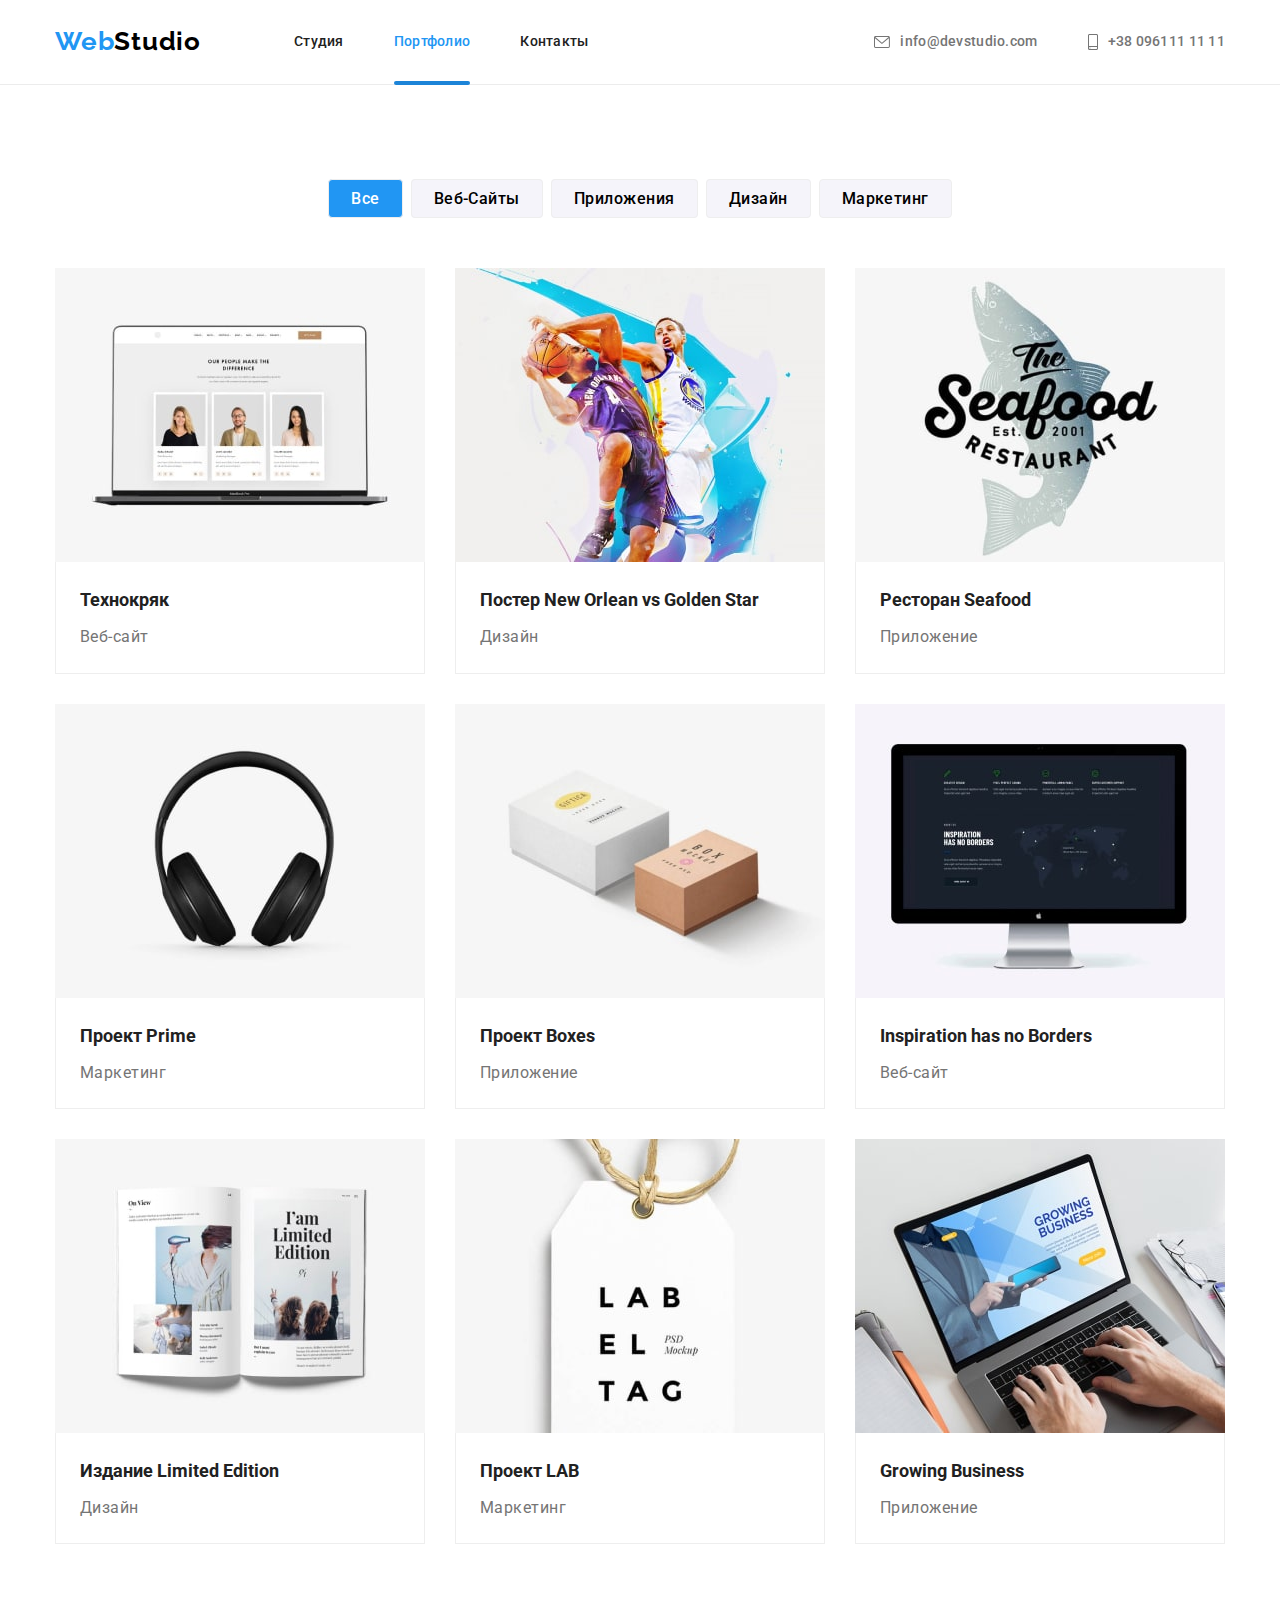
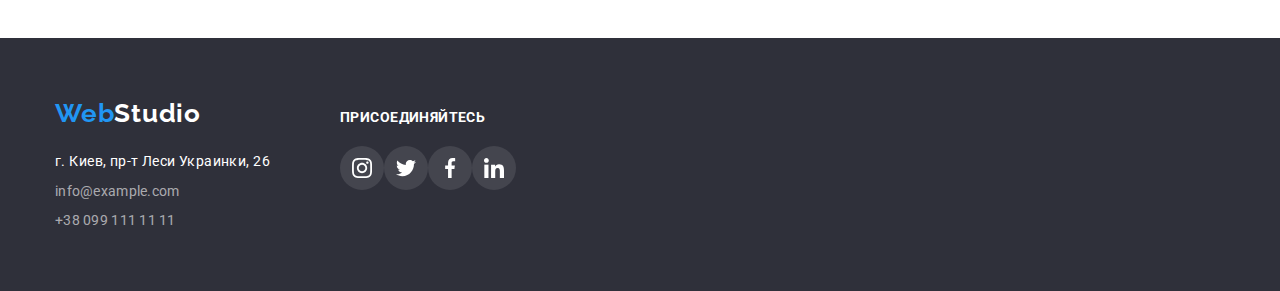
==== portfolio.html @ df4a50d2 "Начал" ====
<!DOCTYPE html>
<html lang="en">
  <head>
    <meta charset="UTF-8" />
    <meta http-equiv="X-UA-Compatible" content="IE=edge" />
    <meta name="viewport" content="width=device-width, initial-scale=1.0" />
    <title>Портфолио</title>

    <!-- Стиль Шрифта -->
    <link
      rel="stylesheet"
      href="https://cdnjs.cloudflare.com/ajax/libs/modern-normalize/1.1.0/modern-normalize.min.css"
    />
    <link rel="preconnect" href="https://fonts.googleapis.com" />
    <link rel="preconnect" href="https://fonts.gstatic.com" crossorigin />
    <link
      href="https://fonts.googleapis.com/css2?family=Raleway:wght@700&family=Roboto:wght@400;500;700;900&display=swap"
      rel="stylesheet"
    />
    <link rel="stylesheet" href="./css/styles.css" />
    <!-- Стиль шрифта -->
  </head>
  <body>
    <header class="header">
      <div class="header-box container">
        <a class="website" href="./index.html"
          >Web<span class="web1">Studio</span></a
        >
        <nav class="site-nav">
          <ul class="header-list">
            <li class="header-item">
              <a class="link" href="./index.html">Студия</a>
            </li>
            <li class="header-item">
              <a class="link current" href="./portfolio.html">Портфолио</a>
            </li>
            <li class="header-item">
              <a class="link" href="Контакты">Контакты</a>
            </li>
          </ul>
        </nav>
        <ul class="header-wrapper">
          <li class="header-row">
            <a class="contact-info" href="mailto:info@devstudio.com">
              <svg class="contact-icon" width="16px" height="12px">
                <use href="./images/icons.svg#icon-envelope"></use></svg
              >info@devstudio.com</a
            >
          </li>
          <li class="corection">
            <a class="contact-info" href="tel:+380961111111">
              <svg class="contact-icon" width="10px" height="16px">
                <use href="./images/icons.svg#icon-smartphone"></use>
              </svg>
              +38 096111 11 11</a
            >
          </li>
        </ul>
      </div>
    </header>
    <main class="main-foto">
      <section class="main-container">
        <div class="container">
          <ul class="portfolio-button">
            <li class="prtf-marg">
              <button type="button" class="services-txt current">Все</button>
            </li>

            <li class="prtf-marg">
              <button type="button" class="services-txt">Веб-Сайты</button>
            </li>
            <li class="prtf-marg">
              <button type="button" class="services-txt">Приложения</button>
            </li>
            <li class="prtf-marg">
              <button type="button" class="services-txt">Дизайн</button>
            </li>
            <li>
              <button type="button" class="services-txt">Маркетинг</button>
            </li>
          </ul>

          <ul class="txt-info">
            <li class="porfolion-item">
              <a class="portfolion-cart" href="">
                <div class="owerlay-thumb">
                  <img
                    class="portfolio-foto"
                    src="./imagesporfolio/img.jpg"
                    width="370"
                    height="294"
                    alt="технокряк"
                  />
                  <p class="owerlay-txt">
                    Ресурс предлагает комплексные предложения с разным уровнем
                    функционала и сервисов. Все это позволит посетителю получить
                    исчерпывающие сведения о компании или частном лице.
                  </p>
                </div>

                <div class="item-description">
                  <h2 class="info info-txt">Технокряк</h2>
                  <p class="txt-sentence info-txt">Веб-сайт</p>
                </div></a
              >
            </li>

            <li class="porfolion-item">
              <a class="portfolion-cart" href=""
                ><div class="owerlay-thumb">
                  <img
                    class="portfolio-foto"
                    src="./imagesporfolio/basket.jpg"
                    width="370"
                    height="294"
                    alt="Постер"
                  />
                  <p class="owerlay-txt">
                    Ресурс предлагает комплексные предложения с разным уровнем
                    функционала и сервисов. Все это позволит посетителю получить
                    исчерпывающие сведения о компании или частном лице.
                  </p>
                </div>
                <div class="item-description">
                  <h2 class="info info-txt">
                    Постер New Orlean vs Golden Star
                  </h2>
                  <p class="txt-sentence info-txt">Дизайн</p>
                </div></a
              >
            </li>

            <li class="porfolion-item">
              <a class="portfolion-cart" href=""
                ><div class="owerlay-thumb">
                  <img
                    class="portfolio-foto"
                    src="./imagesporfolio/seafood.jpg"
                    width="370"
                    height="294"
                    alt="Ресторан Seafood"
                  />
                  <p class="owerlay-txt">
                    Ресурс предлагает комплексные предложения с разным уровнем
                    функционала и сервисов. Все это позволит посетителю получить
                    исчерпывающие сведения о компании или частном лице.
                  </p>
                </div>
                <div class="item-description">
                  <h2 class="info info-txt">Ресторан Seafood</h2>
                  <p class="txt-sentence info-txt">Приложение</p>
                </div></a
              >
            </li>

            <li class="porfolion-item">
              <a class="portfolion-cart" href="">
                <div class="owerlay-thumb">
                  <img
                    class="portfolio-foto"
                    src="./imagesporfolio/headphones.jpg"
                    alt="Проект Prime"
                    width="370"
                    height="294"
                  />
                  <p class="owerlay-txt">
                    Ресурс предлагает комплексные предложения с разным уровнем
                    функционала и сервисов. Все это позволит посетителю получить
                    исчерпывающие сведения о компании или частном лице.
                  </p>
                </div>
                <div class="item-description">
                  <h2 class="info info-txt">Проект Prime</h2>
                  <p class="txt-sentence info-txt">Маркетинг</p>
                </div></a
              >
            </li>

            <li class="porfolion-item">
              <a class="portfolion-cart" href="">
                <div class="owerlay-thumb">
                  <img
                    class="portfolio-foto"
                    src="./imagesporfolio/img4.jpg"
                    width="370"
                    height="294"
                    alt="Проект Boxes"
                  />
                  <p class="owerlay-txt">
                    Ресурс предлагает комплексные предложения с разным уровнем
                    функционала и сервисов. Все это позволит посетителю получить
                    исчерпывающие сведения о компании или частном лице.
                  </p>
                </div>
                <div class="item-description">
                  <h2 class="info info-txt">Проект Boxes</h2>
                  <p class="txt-sentence info-txt">Приложение</p>
                </div></a
              >
            </li>

            <li class="porfolion-item">
              <a class="portfolion-cart" href="">
                <div class="owerlay-thumb">
                  <img
                    class="portfolio-foto"
                    src="./imagesporfolio/pk.jpg"
                    width="370"
                    height="294"
                    alt="Inspiration has no Borders"
                  />
                  <p class="owerlay-txt">
                    Ресурс предлагает комплексные предложения с разным уровнем
                    функционала и сервисов. Все это позволит посетителю получить
                    исчерпывающие сведения о компании или частном лице.
                  </p>
                </div>
                <div class="item-description">
                  <h2 class="info info-txt">Inspiration has no Borders</h2>
                  <p class="txt-sentence info-txt">Веб-сайт</p>
                </div></a
              >
            </li>

            <li class="porfolion-item">
              <a class="portfolion-cart" href=""
                ><div class="owerlay-thumb">
                  <img
                    class="portfolio-foto"
                    src="./imagesporfolio/img6.jpg"
                    width="370"
                    height="294"
                    alt="Издание Limited Edition"
                  />
                  <p class="owerlay-txt">
                    Ресурс предлагает комплексные предложения с разным уровнем
                    функционала и сервисов. Все это позволит посетителю получить
                    исчерпывающие сведения о компании или частном лице.
                  </p>
                </div>
                <div class="item-description">
                  <h2 class="info info-txt">Издание Limited Edition</h2>
                  <p class="txt-sentence info-txt">Дизайн</p>
                </div></a
              >
            </li>

            <li class="porfolion-item">
              <a class="portfolion-cart" href="">
                <div class="owerlay-thumb">
                  <img
                    class="portfolio-foto"
                    src="./imagesporfolio/img7.jpg"
                    width="370"
                    height="294"
                    alt="Проект LAB"
                  />
                  <p class="owerlay-txt">
                    Ресурс предлагает комплексные предложения с разным уровнем
                    функционала и сервисов. Все это позволит посетителю получить
                    исчерпывающие сведения о компании или частном лице.
                  </p>
                </div>
                <div class="item-description">
                  <h2 class="info info-txt">Проект LAB</h2>
                  <p class="txt-sentence info-txt">Маркетинг</p>
                </div></a
              >
            </li>

            <li class="porfolion-item">
              <a class="portfolion-cart" href="">
                <div class="owerlay-thumb">
                  <img
                    class="portfolio-foto"
                    src="./imagesporfolio/pk2.jpg"
                    width="370"
                    height="294"
                    alt="Growing Business"
                  />
                  <p class="owerlay-txt">
                    Ресурс предлагает комплексные предложения с разным уровнем
                    функционала и сервисов. Все это позволит посетителю получить
                    исчерпывающие сведения о компании или частном лице.
                  </p>
                </div>
                <div class="item-description">
                  <h2 class="info info-txt">Growing Business</h2>
                  <p class="txt-sentence info-txt">Приложение</p>
                </div></a
              >
            </li>
          </ul>
        </div>
      </section>
    </main>
    <footer class="background">
      <div class="footer-container">
        <div class="footer">
          <a href="" class="website" href="./index.html"
            >Web<span class="web">Studio</span></a
          >

          <address class="adress">
            <p class="location">г. Киев, пр-т Леси Украинки, 26</p>
            <ul class="adress-item">
              <li class="adress-txt">
                <a
                  href=""
                  class="contact-down-info"
                  href="mailto:info@example.com"
                >
                  info@example.com</a
                >
              </li>
              <li class="adress-txt">
                <a href="" class="contact-down-info" href="tel:+380991111111">
                  +38 099 111 11 11</a
                >
              </li>
            </ul>
          </address>
        </div>
        <div class="footer-join">
          <h2 class="join">Присоединяйтесь</h2>
          <ul class="footer-links">
            <li>
              <a href="" class="footer-join-link">
                <svg class="link-join-logo">
                  <use href="./images/icons.svg#icon-instagram"></use></svg
              ></a>
            </li>
            <li>
              <a href="" class="footer-join-link">
                <svg class="link-join-logo">
                  <use href="./images/icons.svg#icon-twitter"></use></svg
              ></a>
            </li>
            <li>
              <a href="" class="footer-join-link">
                <svg class="link-join-logo">
                  <use href="./images/icons.svg#icon-facebook"></use></svg
              ></a>
            </li>
            <li>
              <a href="" class="footer-join-link">
                <svg class="link-join-logo">
                  <use href="./images/icons.svg#icon-linkedin"></use></svg
              ></a>
            </li>
          </ul>
        </div>
      </div>
    </footer>
  </body>
  <!--  -->
</html>
---- css/styles.css ----
/* font-family: 'Raleway', sans-serif;
font-family: 'Roboto', sans-serif;
/* #212121 
   #757575   */
:root {
  --font-style: 'Roboto', sans-serif;
  --second-style: 'Raleway', sans-serif;
  --second-font-weight: 700;
  --font-weight: 400;
  --main-color: #757575;
  --second-color: #212121;
  --color-blue: #2196f3;
  --color-white: #ffffff;
  --transition-timing-func: cubic-bezier(0.4, 0, 0.2, 1);
  --shadow-item: 0px 1px 1px rgba(0, 0, 0, 0.12),
    0px 4px 4px rgba(0, 0, 0, 0.06), 1px 4px 6px rgba(0, 0, 0, 0.16);
}
body {
  font-family: var(--font-style);
  font-weight: var(--font-weight);
  color: var(--main-color);
}
h1,
h2,
h3,
h4,
p,
ul,
body {
  margin: 0px;
  padding: 0px;
}
img {
  display: block;
}
ul {
  list-style-type: none;
}
a {
  text-decoration: none;
}
.main-image {
  background-image: linear-gradient(
      to right,
      rgba(47, 48, 58, 0.4),
      rgba(47, 48, 58, 0.4)
    ),
    url(../images/background.jpg);
  background-color: var(--main-color);
}
.title {
  max-width: 1600px;
  padding-top: 200px;
  padding-bottom: 200px;
  margin-left: auto;
  margin-right: auto;
}

.caption {
  font-weight: 900;
  font-size: 44px;
  line-height: 1.36;
  text-align: center;
  letter-spacing: 0.06em;
  text-transform: uppercase;
  color: var(--color-white);

  max-width: 696px;

  margin: auto;
}
.all-txt {
  font-weight: var(--font-weight);
  font-size: 14px;
  line-height: 1.7;
  /* or 171% */

  letter-spacing: 0.03em;

  color: var(--main-color);
}
.item {
  text-transform: uppercase;
  font-weight: var(--second-font-weight);
  font-size: 14px;
  line-height: 1.1;
  letter-spacing: 0.03em;
  margin-bottom: 9px;
  color: var(--second-color);
}
.desc {
  font-weight: var(--second-font-weight);
  font-size: 36px;
  line-height: 1.2;
  text-align: center;
  letter-spacing: 0.03em;

  margin-bottom: 50px;
  color: var(--second-color);
}
.ul-fon {
  background: #f5f4fa;
  display: flex;
}
.soft-info {
  background: #f5f4fa;
  padding-top: 94px;
  padding-bottom: 94px;
}

.name {
  font-weight: 500;
  font-size: 16px;
  line-height: 1.2;
  text-align: center;
  letter-spacing: 0.03em;
  margin-bottom: 9px;
  color: var(--second-color);
}
.jobs {
  text-align: center;
}
.btn {
  font-weight: 700;
  font-size: 16px;
  line-height: 1.6;
  text-align: center;
  display: block;

  letter-spacing: 0.06em;
  background: var(--color-blue);
  color: var(--color-white);
  border-radius: 4px;
  margin-left: auto;
  margin-right: auto;
  margin-top: 30px;
  width: 200px;
  height: 50px;
  transition: background-color 250ms var(--transition-timing-func),
    box-shadow 250ms var(--transition-timing-func);

  cursor: pointer;
}
.btn:hover {
  background: #1c84d8;
}
.btn:focus {
  background: #1c84d8;
}
.services {
  width: 1200px;
  padding-left: 15px;
  padding-right: 15px;
  margin-right: auto;
  margin-left: auto;
  box-sizing: border-box;
}
.services-txt:hover {
  background: var(--color-blue);
  color: var(--color-white);
  box-shadow: 0px 3px 1px rgba(0, 0, 0, 0.1), 0px 1px 2px rgba(0, 0, 0, 0.08),
    0px 2px 2px rgba(0, 0, 0, 0.12);
  border-color: var(--color-blue);
}
.services-txt:focus {
  color: var(--color-white);
  background: var(--color-blue);
  box-shadow: 0px 3px 1px rgba(0, 0, 0, 0.1), 0px 1px 2px rgba(0, 0, 0, 0.08),
    0px 2px 2px rgba(0, 0, 0, 0.12);
  border-color: var(--color-blue);
}
.services-txt {
  background-color: #f5f4fa;
  font-family: var(--font-style);
  font-weight: 500;
  font-size: 16px;
  line-height: 1.6;
  text-align: center;
  letter-spacing: 0.03em;
  border-radius: 4px;
  cursor: pointer;
  padding: 6px 22px;
  border: 1px solid #eeeeee;
  transition: background-color 250ms var(--transition-timing-func),
    box-shadow 250ms var(--transition-timing-func),
    color 250ms var(--transition-timing-func),
    border 250ms var(--transition-timing-func);
}
.services-txt.current {
  background-color: var(--color-blue);
  color: var(--color-white);
}

.txt-info {
  background: #ffffff;

  box-sizing: border-box;
  display: flex;
  flex-wrap: wrap;

  margin-left: -30px;
  margin-top: -30px;
  flex-basis: calc(100% / 3 - 30px);
}

.info {
  font-weight: var(--second-font-weight);
  font-size: 18px;
  line-height: 2;
  margin-bottom: 4px;
  color: var(--second-color);
}

.txt-sentence {
  font-weight: var(--font-weight);
  font-size: 16px;
  line-height: 1.9;

  letter-spacing: 0.03em;

  color: var(--main-color);
}
a {
  text-decoration: none;
}
.link {
  position: relative;
  text-decoration: none;
  font-weight: 500;
  font-size: 14px;
  line-height: 1.1;
  letter-spacing: 0.02em;

  color: var(--second-color);
  display: block;
  padding-top: 32px;
  padding-bottom: 32px;

  transition: color 250ms cubic-bezier(0.4, 0, 0.2, 1);
}

.link:focus {
  color: #2196f3;
}
.link:hover {
  color: var(--color-blue);
}
link:active {
  color: #2196f3;
}
.link.current::before {
  position: absolute;
  bottom: -4%;
  content: '';

  display: inline-block;
  background-color: #1c84d8;
  color: var(--color-blue);
  border-radius: 2px;
  width: 100%;
  height: 4px;
}
.link.current {
  color: var(--color-blue);
}
.contact-info {
  display: inline-flex;
  font-weight: 500;
  font-size: 14px;
  line-height: 1.4;
  letter-spacing: 0.02em;
  color: var(--main-color);
  padding-top: 32px;
  padding-bottom: 32px;
  align-items: center;
  transition: color 250ms cubic-bezier(0.4, 0, 0.2, 1);
}
.corection {
  margin-left: 50px;
}

.contact-info:hover,
.contact-info:active {
  color: var(--color-blue);
}
.owerlay-txt {
  position: absolute;
  top: 0;
  left: 0;
  display: flex;
  width: 100%;
  height: 100%;
  align-items: center;
  justify-content: center;
  font-family: var(--font-style);
  font-weight: var(--font-weight);
  font-size: 18px;
  line-height: 1.55;
  letter-spacing: 0.03em;
  padding: 63px 24px;
  color: var(--color-white);
  background-color: rgba(33, 150, 243, 0.9);
  transform: translateY(100%);
  transition: transform 250ms var(--transition-timing-func);
}
.owerlay-thumb {
  position: relative;
  overflow: hidden;
}
.portfolion-cart:hover .owerlay-txt {
  transform: translateY(0%);
}
.location {
  font-family: var(--font-style);
  font-weight: var(--font-weight);
  font-size: 14px;
  line-height: 1.7;
  letter-spacing: 0.03em;
  margin-bottom: 9px;
  color: var(--color-white);
}
.background {
  background: #2f303a;
  padding-top: 60px;
  padding-bottom: 60px;
}

.adress {
  font-style: normal;
  margin-top: 20px;
}
.adress-item {
  margin-bottom: 9px;
}
.adress-item:last-child {
  margin-bottom: 0px;
}
.adress-txt {
  margin-bottom: 9px;
}
.adress-txt:last-child {
  margin-bottom: 0px;
}
.website {
  font-family: var(--second-style);

  font-weight: 700;
  font-size: 26px;
  line-height: 1.2;

  letter-spacing: 0.03em;

  color: var(--color-blue);
}
.web {
  font-family: var(--second-style);
  text-decoration: none;
  font-weight: 700;
  font-size: 26px;
  line-height: 0.8;

  letter-spacing: 0.03em;

  color: var(--color-white);
}
.web1 {
  font-family: var(--second-style);
  text-decoration: none;
  font-weight: 700;
  font-size: 26px;
  line-height: 1.2;

  letter-spacing: 0.03em;

  color: #000000;
}
.contact-down-info {
  font-weight: 400;
  font-size: 14px;
  line-height: 1.4;
  letter-spacing: 0.02em;

  color: rgba(255, 255, 255, 0.6);
  transition: color 250ms cubic-bezier(0.4, 0, 0.2, 1);
}

.contact-down-info:hover {
  color: var(--color-blue);
}
.contact-down-info:active {
  color: var(--color-blue);
}

/* End */
/* Визуализация */
.container {
  width: 1200px;
  padding-left: 15px;
  padding-right: 15px;
  margin-right: auto;
  margin-left: auto;
}
.header {
  border-bottom: 1px solid #ececec;
}

.header-container {
  padding-left: 15px;
  padding-right: 15px;
  margin-right: auto;
  margin-left: auto;
}
.header-box {
  align-items: center;

  display: flex;
}
.site-nav {
  margin-left: 93px;
}
.header-wrapper {
  display: flex;
  align-items: center;
  margin-left: auto;
}
.header-row {
  margin-left: auto;
}
.contact-icon {
  margin-right: 10px;
  cursor: pointer;
  fill: currentColor;
}

.header-list {
  display: flex;
  align-items: center;
}

.header-link {
  display: flex;
  align-items: center;
}
.header-item {
  position: relative;
  margin-right: 50px;
}
.header-item:last-child {
  margin-right: 0px;
}
.main {
  padding-top: 94px;
  padding-bottom: 94px;
}
.main-text {
  display: flex;
}
.main-background {
  align-items: center;
  justify-content: center;
  width: 270px;
  height: 120px;
  display: flex;
  background: #f5f4fa;
  border-radius: 4px;
  margin-bottom: 30px;
}
.main-pictures {
  width: 70px;
  height: 70px;
}

.main-content {
  width: 270px;
  margin-right: 30px;
}
.main-content:last-child {
  margin-right: 0px;
}

.icon {
  display: flex;
}

.soft-skill:not(:last-child) {
  margin-right: 30px;
}
.soft-skill {
  background: #ffffff;

  box-shadow: 0px 1px 3px rgba(0, 0, 0, 0.12), 0px 1px 1px rgba(0, 0, 0, 0.14),
    0px 2px 1px rgba(0, 0, 0, 0.2);
  border-radius: 0px 0px 4px 4px;
}
.page-skill {
  flex-basis: calc(100% / 3 - 30px);
}
.context-box {
  position: relative;
}
.context-txt {
  position: absolute;
  left: 0;
  bottom: 0;
  width: 370px;
  height: 70px;
  background: rgba(47, 48, 58, 0.8);
  display: flex;
  justify-content: center;
  align-items: center;
}
.page-skill:not(:first-child) {
  margin-left: 30px;
}

.footer-join {
  margin-left: 70px;
}
.footer-links {
  display: flex;
  margin-top: 20px;
}
.link-join-logo {
  width: 20px;
  height: 20px;
  display: block;
  fill: var(--color-white);
}
.footer-join-link {
  display: flex;
  justify-content: center;
  align-items: center;
  width: 44px;
  height: 44px;
  background: rgba(255, 255, 255, 0.1);
  border-radius: 50%;
  cursor: pointer;
  transition: background-color 250ms var(--transition-timing-func);
}

.footer-box {
  margin-right: 10px;
}
.footer-box:nth-child(4) {
  margin-right: 0px;
}
.footer-join-link:hover {
  background-color: var(--color-blue);
}
.footer-join-link:active {
  background-color: var(--color-blue);
}
.join {
  font-family: var(--font-style);

  font-weight: var(--second-font-weight);
  font-size: 14px;
  line-height: 1.1;
  letter-spacing: 0.03em;
  text-transform: uppercase;

  color: var(--color-white);
}
.footer-container {
  width: 1200px;
  padding-left: 15px;
  padding-right: 15px;
  margin-right: auto;
  margin-left: auto;
  display: flex;
  align-items: baseline;
}
/* Стилизация портфолио */

.portfolio-button {
  display: flex;
  justify-content: center;

  margin-bottom: 50px;
}

.main-container {
  padding-top: 94px;
  padding-bottom: 94px;
}
.prtf-marg {
  background: #f5f4fa;
  border-radius: 4px;
  margin-right: 8px;
  cursor: pointer;
}

.prtf-marg:not(:last-child) {
  margin-right: 8px;
}
.porfolion-item {
  margin-left: 30px;
  margin-top: 30px;
  flex-basis: calc((100% - 90px) / 3);
  transition: box-shadow 250ms var(--transition-timing-func);
}

.portfolion-cart {
  display: block;
  transition: box-shadow 250ms var(--transition-timing-func);
}
.porfolion-item:hover,
.porfolion-item:focus {
  box-shadow: var(--shadow-item);
}

.link-social {
  width: 20px;
  height: 20px;

  cursor: pointer;
}

.link-soc {
  display: flex;

  margin-top: 16px;
  width: 206px;
  height: 44px;
}
.link-icons {
  display: flex;
  align-items: center;
  justify-content: center;
  width: 44px;
  height: 44px;
  border-radius: 50%;
  fill: #afb1b8;
  transition: background-color 250ms var(--transition-timing-func),
    fill 250ms var(--transition-timing-func);
}

.link-icons:focus,
.link-icons:hover {
  background-color: var(--color-blue);
  fill: var(--color-white);
}

.link-size {
  width: 44px;
  height: 44px;
  margin-right: 10px;
  border-radius: 50% 50%;
  cursor: pointer;
}
.link-size:last-child {
  margin-right: 0;
}
.item-description {
  border-left: 1px solid #eeeeee;
  border-bottom: 1px solid #eeeeee;
  border-right: 1px solid #eeeeee;
  padding-top: 20px;
  padding-right: 24px;
  padding-bottom: 20px;
  padding-left: 24px;
}

.foto-description {
  padding: 30px;

  border-radius: 0px 0px 4px 4px;
}
.section1 {
  padding-bottom: 94px;
}
.cliens {
  padding-top: 94px;

  padding-bottom: 94px;
}
.company {
  display: flex;
}
.company-size {
  width: 170px;
  height: 92px;
  margin-right: 30px;
  border: 1px solid #afb1b8;
  box-sizing: border-box;
  border-radius: 4px;
  fill: #afb1b8;
  cursor: pointer;
  display: flex;
  justify-content: center;
  align-items: center;
  transition: border-color 250ms var(--transition-timing-func);
}
.company-size:last-child {
  margin-right: 0px;
}

.compamy-setting {
  width: 106px;
  height: 60px;
  color: currentColor;
  transition: fill 250ms var(--transition-timing-func);
}

.company-format {
  display: flex;
  width: 100%;
  height: 100%;
  justify-content: center;
  align-items: center;
  color: currentColor;
  cursor: pointer;
  transition: border-color 250ms var(--transition-timing-func);
}

.company-size:focus {
  fill: var(--color-blue);
  border-color: var(--color-blue);
}
.company-format:focus {
  fill: var(--color-blue);
  border-color: var(--color-blue);
}
.company-format:hover {
  fill: var(--color-blue);
  border-color: var(--color-blue);
}
.company-size:hover {
  border-color: var(--color-blue);
}
/* <---бэк дроп--> */
.backdrop {
  position: fixed;
  top: 0;
  left: 0;
  width: 100%;
  height: 100%;
  background-color: rgba(0, 0, 0, 0.2);
  transition: opacity 250ms var(--transition-timing-func),
    visibility 250ms var(--transition-timing-func);
}
.backdrop.is-hidden {
  visibility: hidden;
  opacity: 0;
  pointer-events: none;
}
.modal {
  position: absolute;
  top: 50%;
  left: 50%;
  transform: translate(-50%, -50%);
  width: 528px;
  height: 581px;
  background: #ffffff;
  box-shadow: 0px 1px 3px rgba(0, 0, 0, 0.12), 0px 1px 1px rgba(0, 0, 0, 0.14),
    0px 2px 1px rgba(0, 0, 0, 0.2);
  border-radius: 4px;
}
.exit-btn {
  position: absolute;
  top: 8px;
  right: 8px;
  width: 30px;
  height: 30px;
  background: #ffffff;
  border: 1px solid rgba(0, 0, 0, 0.1);
  box-sizing: border-box;
  border-radius: 50%;
  cursor: pointer;
  background-image: url(../images/close-black.svg);
  background-repeat: no-repeat;
  background-position: center;
}
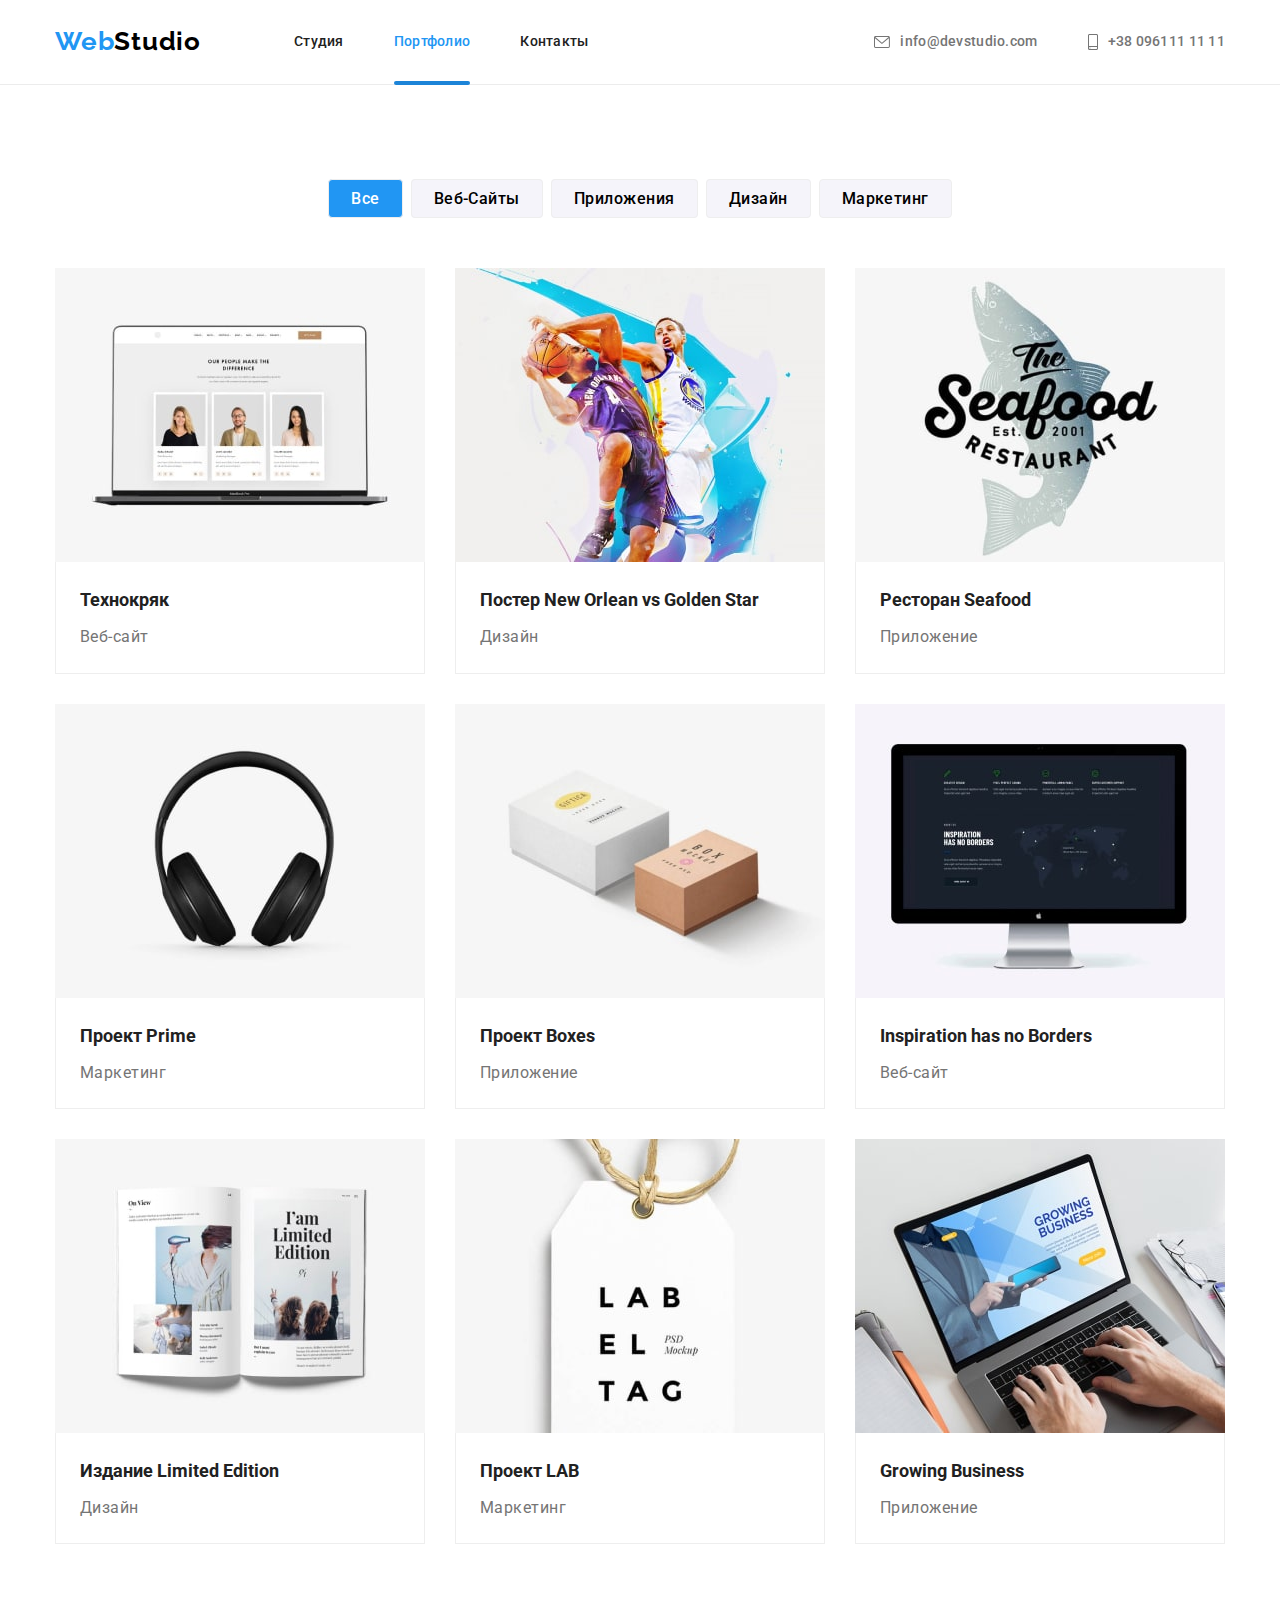
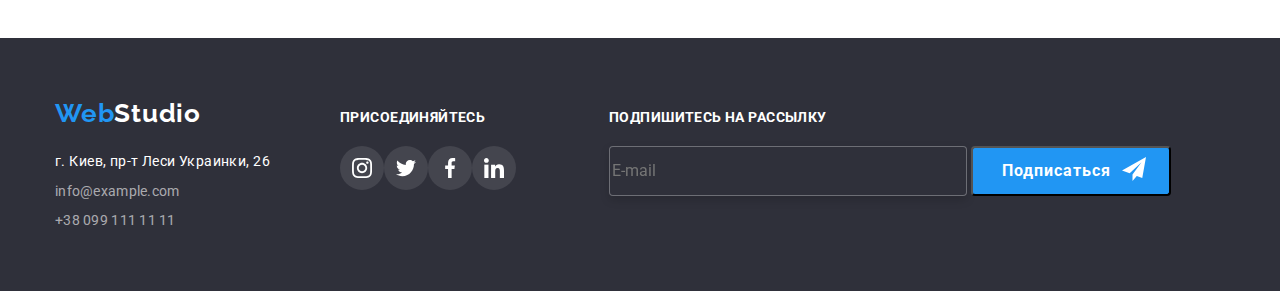
==== commit 184f5f94: "." ====
--- a/portfolio.html
+++ b/portfolio.html
@@ -350,6 +350,26 @@
             </li>
           </ul>
         </div>
+        <div>
+          <form class="list-mail">
+            <h2 class="join">Подпишитесь на рассылку</h2>
+            <label>
+              <input
+                type="text"
+                class="input"
+                name="email"
+                placeholder="E-mail"
+              />
+            </label>
+            <button type="submit" class="mail-btn">
+              <span class="subscribe">Подписаться</span>
+            </button>
+            <a class="icon-link"
+              ><svg class="icon-send">
+                <use href="./images/icons.svg#icon-send"></use></svg
+            ></a>
+          </form>
+        </div>
       </div>
     </footer>
   </body>
--- a/css/styles.css
+++ b/css/styles.css
@@ -558,7 +558,7 @@
   line-height: 1.1;
   letter-spacing: 0.03em;
   text-transform: uppercase;
-
+  margin-bottom: 20px;
   color: var(--color-white);
 }
 .footer-container {
@@ -727,6 +727,57 @@
 }
 .company-size:hover {
   border-color: var(--color-blue);
+}
+/* рассылка в футере */
+.mail-btn {
+  position: relative;
+
+  font-weight: 700;
+  font-size: 16px;
+  line-height: 1.6;
+
+  letter-spacing: 0.06em;
+  background: var(--color-blue);
+  color: var(--color-white);
+  border-radius: 4px;
+
+  width: 200px;
+  height: 50px;
+  transition: background-color 250ms var(--transition-timing-func),
+    box-shadow 250ms var(--transition-timing-func);
+
+  cursor: pointer;
+}
+.subscribe {
+  margin-right: 29px;
+}
+.icon-send {
+  position: relative;
+  bottom: 45%;
+  left: 90%;
+  width: 24px;
+  height: 24px;
+  display: block;
+  fill: var(--color-white);
+}
+.list-mail {
+  margin-left: 93px;
+  width: 570px;
+  height: 86px;
+}
+.icon-link {
+  width: 100%;
+  height: 100%;
+  display: block;
+}
+.input {
+  width: 358px;
+  height: 50px;
+  border: 1px solid rgba(255, 255, 255, 0.3);
+  box-sizing: border-box;
+  filter: drop-shadow(0px 4px 4px rgba(0, 0, 0, 0.15));
+  border-radius: 4px;
+  background-color: #2f303a;
 }
 /* <---бэк дроп--> */
 .backdrop {
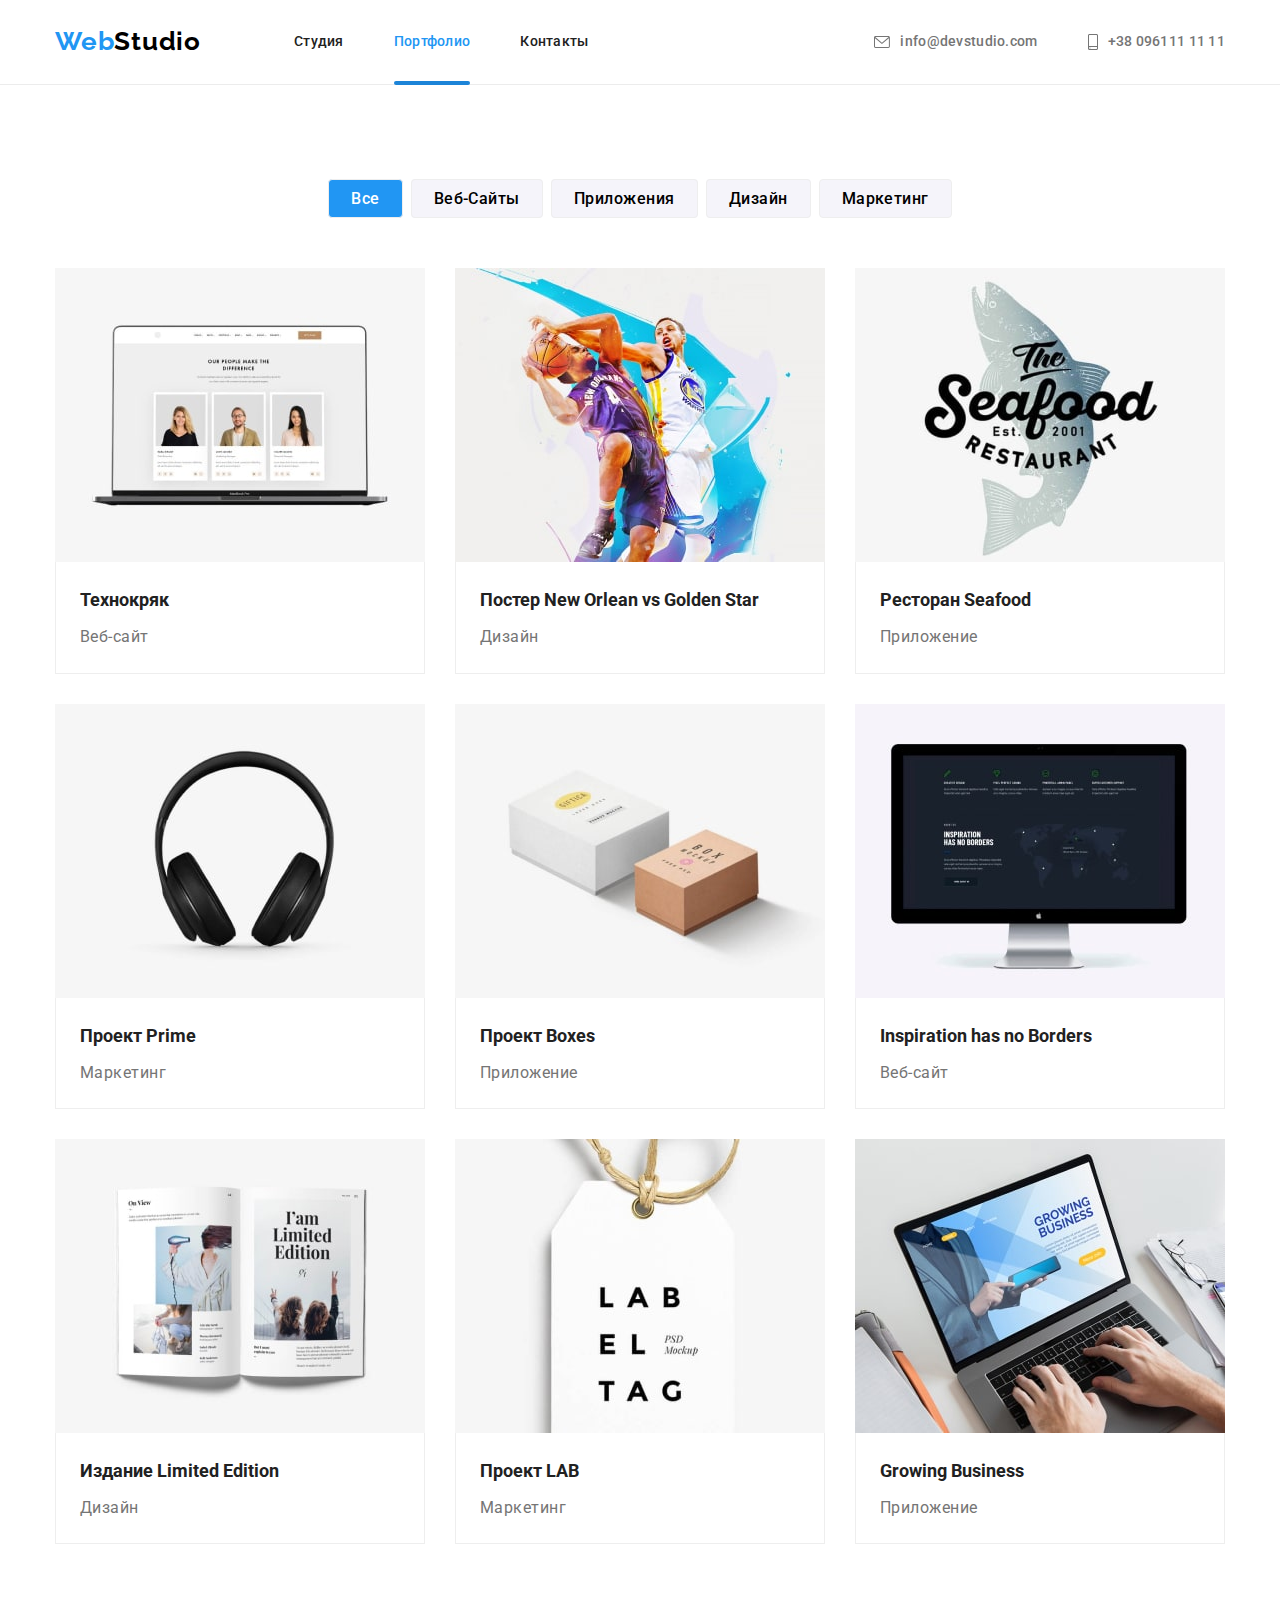
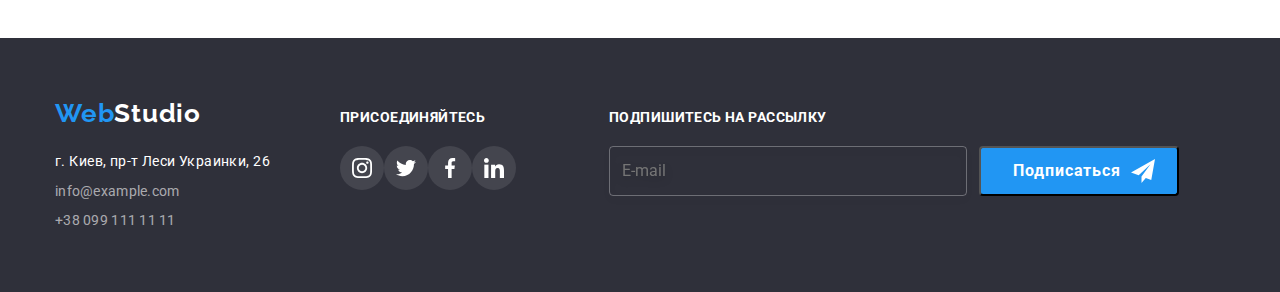
==== commit 43f4167f: "Сделал правки" ====
--- a/portfolio.html
+++ b/portfolio.html
@@ -350,24 +350,22 @@
             </li>
           </ul>
         </div>
-        <div>
+        <div class="section-sub">
+          <h2 class="join">Подпишитесь на рассылку</h2>
           <form class="list-mail">
-            <h2 class="join">Подпишитесь на рассылку</h2>
-            <label>
-              <input
-                type="text"
-                class="input"
-                name="email"
-                placeholder="E-mail"
-              />
-            </label>
+            <input
+              type="text"
+              class="input"
+              name="email"
+              placeholder="E-mail"
+            />
+
             <button type="submit" class="mail-btn">
-              <span class="subscribe">Подписаться</span>
+              Подписаться
+              <svg class="icon-send">
+                <use href="./images/icons.svg#icon-send"></use>
+              </svg>
             </button>
-            <a class="icon-link"
-              ><svg class="icon-send">
-                <use href="./images/icons.svg#icon-send"></use></svg
-            ></a>
           </form>
         </div>
       </div>
--- a/css/styles.css
+++ b/css/styles.css
@@ -39,6 +39,10 @@
 a {
   text-decoration: none;
 }
+input,
+textarea {
+  outline: none;
+}
 .main-image {
   background-image: linear-gradient(
       to right,
@@ -731,53 +735,199 @@
 /* рассылка в футере */
 .mail-btn {
   position: relative;
-
+  width: 200px;
+  height: 50px;
   font-weight: 700;
   font-size: 16px;
   line-height: 1.6;
-
   letter-spacing: 0.06em;
   background: var(--color-blue);
   color: var(--color-white);
   border-radius: 4px;
-
-  width: 200px;
-  height: 50px;
+  margin-left: 12px;
   transition: background-color 250ms var(--transition-timing-func),
     box-shadow 250ms var(--transition-timing-func);
-
-  cursor: pointer;
-}
-.subscribe {
-  margin-right: 29px;
+  cursor: pointer;
+  display: inline-flex;
+  align-items: center;
+  justify-content: center;
+}
+.mail-btn:hover {
+  background: #1c84d8;
+}
+.mail-btn:focus {
+  background: #1c84d8;
+}
+
+.section-sub {
+  margin-left: 93px;
 }
 .icon-send {
   position: relative;
-  bottom: 45%;
-  left: 90%;
+
+  left: 10px;
   width: 24px;
   height: 24px;
   display: block;
   fill: var(--color-white);
 }
 .list-mail {
-  margin-left: 93px;
+  display: flex;
+
   width: 570px;
   height: 86px;
 }
 .icon-link {
-  width: 100%;
-  height: 100%;
   display: block;
 }
 .input {
   width: 358px;
   height: 50px;
+  color: var(--color-white);
   border: 1px solid rgba(255, 255, 255, 0.3);
   box-sizing: border-box;
   filter: drop-shadow(0px 4px 4px rgba(0, 0, 0, 0.15));
   border-radius: 4px;
-  background-color: #2f303a;
+  background-color: transparent;
+  padding: 16px 12px;
+  transition: border-color 250ms var(--transition-timing-func);
+}
+.input:focus {
+  border: 1px solid #2196f3;
+}
+.form {
+  margin-right: auto;
+  margin-left: auto;
+}
+.form-input {
+  width: 448px;
+  height: 40px;
+  margin-bottom: 10px;
+  border: 1px solid rgba(33, 33, 33, 0.2);
+  box-sizing: border-box;
+  border-radius: 4px;
+  padding-left: 40px;
+  transition: border-color 250ms var(--transition-timing-func);
+}
+
+.form-wrapper:focus-within > .form-image {
+  fill: var(--color-blue);
+}
+
+.form-wrapper:focus-within > .form-input {
+  border: 1px solid #2196f3;
+  box-sizing: border-box;
+  border-radius: 4px;
+}
+
+.form-image {
+  position: absolute;
+  top: 44%;
+  left: 4.25%;
+  width: 18px;
+  height: 18px;
+  transition: fill 250ms var(--transition-timing-func);
+}
+.textarea {
+  width: 448px;
+  height: 120px;
+  padding: 12px 16px;
+}
+.form-text {
+  font-family: var(--font-style);
+
+  font-weight: 700;
+  font-size: 20px;
+  line-height: 1.15;
+  text-align: center;
+  letter-spacing: 0.03em;
+
+  margin-bottom: 12px;
+
+  color: var(--second-color);
+}
+.form-label {
+  font-family: var(--font-style);
+
+  font-weight: var(--font-weight);
+  font-size: 12px;
+  line-height: 1.16;
+  letter-spacing: 0.01em;
+  color: var(--main-color);
+  margin-bottom: 4px;
+}
+.form-wrapper {
+  position: relative;
+  display: flex;
+  flex-direction: column;
+}
+.checkbox {
+  --webkit-appearance: none;
+  --moz-appeance: none;
+  appearance: none;
+  position: absolute;
+}
+.checkbox:checked + .checkbox-icon {
+  background-image: url(../images/iconcheck.svg);
+}
+.checkbox-label {
+  white-space: nowrap;
+  display: block;
+
+  margin-left: 31px;
+  margin-bottom: 30px;
+  cursor: pointer;
+}
+.checkbox-color {
+  color: var(--color-blue);
+  display: inline;
+  text-decoration: underline;
+}
+.checkbox-style {
+  margin-left: px;
+}
+
+.checkbox-icon {
+  position: absolute;
+  left: 52px;
+  bottom: 135px;
+  display: inline-block;
+  width: 16px;
+  height: 15px;
+  background-color: #ffffff;
+  background-image: url(../images/Vector.svg);
+}
+.btn-submit {
+  display: block;
+  width: 200px;
+  height: 50px;
+  font-family: var(--font-style);
+  font-weight: var(--second-font-weight);
+  font-size: 16px;
+  line-height: 1.87;
+  align-items: center;
+  justify-content: center;
+  letter-spacing: 0.06em;
+  color: var(--color-white);
+  background: var(--color-blue);
+  box-shadow: 0px 4px 4px rgba(0, 0, 0, 0.15);
+  border-radius: 4px;
+  margin-left: auto;
+  margin-right: auto;
+  transition: background-color 250ms var(--transition-timing-func),
+    box-shadow 250ms var(--transition-timing-func);
+  cursor: pointer;
+}
+.btn-submit:hover {
+  background: #1c84d8;
+}
+.btn-submit:focus {
+  background: #1c84d8;
+}
+
+textarea {
+  resize: none;
+  padding: 12px 16px;
 }
 /* <---бэк дроп--> */
 .backdrop {
@@ -806,6 +956,7 @@
   box-shadow: 0px 1px 3px rgba(0, 0, 0, 0.12), 0px 1px 1px rgba(0, 0, 0, 0.14),
     0px 2px 1px rgba(0, 0, 0, 0.2);
   border-radius: 4px;
+  padding: 40px;
 }
 .exit-btn {
   position: absolute;
@@ -818,7 +969,18 @@
   box-sizing: border-box;
   border-radius: 50%;
   cursor: pointer;
-  background-image: url(../images/close-black.svg);
   background-repeat: no-repeat;
   background-position: center;
-}
+  display: flex;
+
+  align-items: center;
+}
+.ex-btn {
+  height: 18px;
+  width: 18px;
+  transition: fill 250ms var(--transition-timing-func);
+}
+.exit-btn:hover,
+.exit-btn:focus {
+  fill: var(--color-blue);
+}
